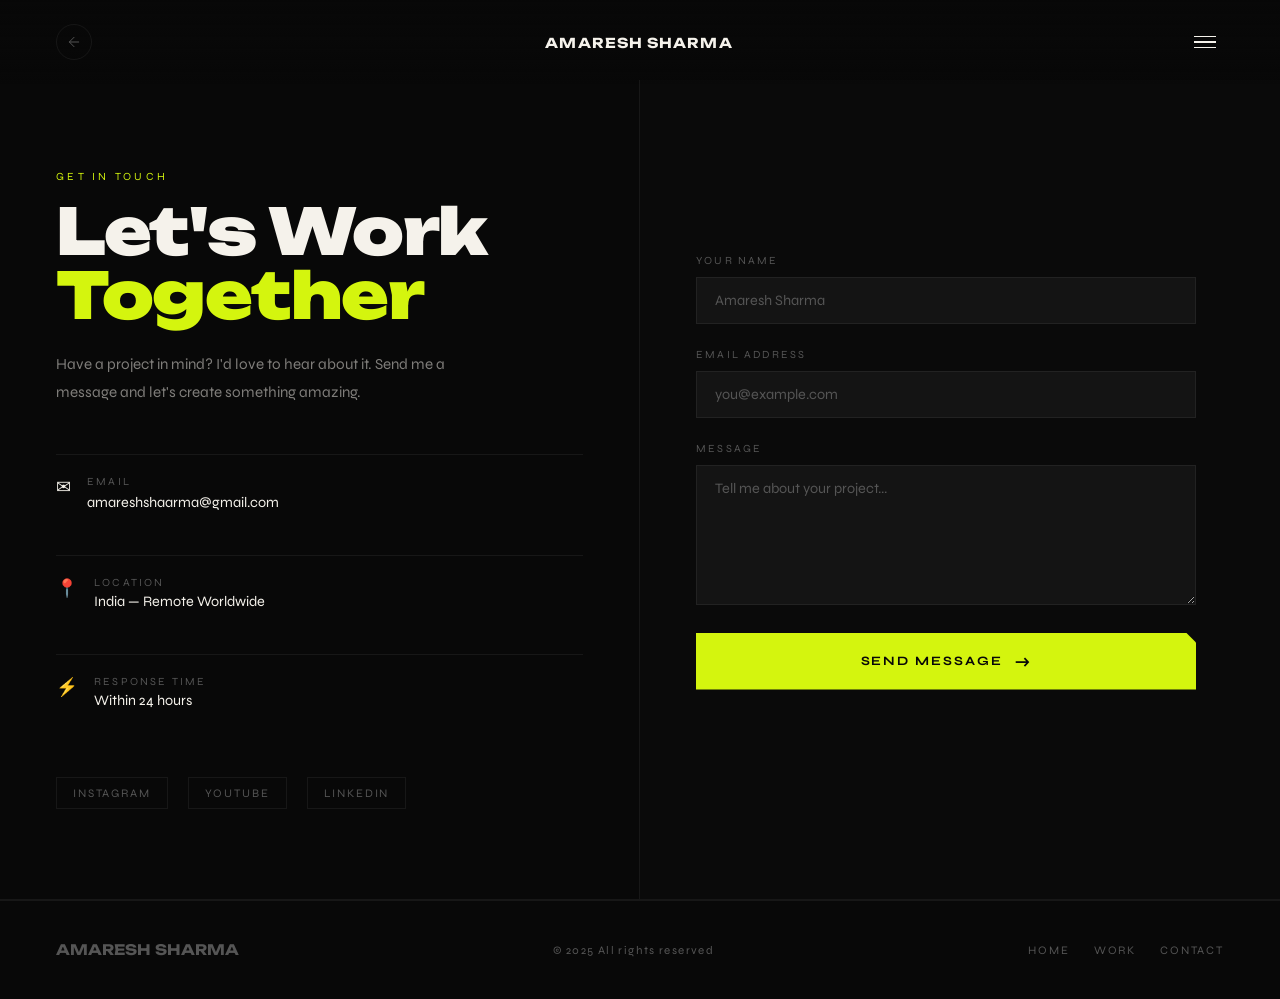
==== contact.html @ dd26ba72 "Add files via upload" ====
<!DOCTYPE html>
<html lang="en">
<head>
  <meta charset="UTF-8"/>
  <meta name="viewport" content="width=device-width, initial-scale=1.0"/>
  <title>Contact — Amaresh Sharma</title>
  <link href="https://fonts.googleapis.com/css2?family=Unbounded:wght@400;700;900&family=Syne:wght@400;500;700&display=swap" rel="stylesheet"/>
  <link rel="stylesheet" href="style.css"/>
  <link rel="stylesheet" href="contact.css"/>
</head>
<body>

  <!-- NAV -->
  <nav>
    <div class="nav-socials">
      <a href="index.html" class="nav-back" title="Back to Home">
        <svg width="16" height="16" viewBox="0 0 24 24" fill="none" stroke="currentColor" stroke-width="1.5" stroke-linecap="round" stroke-linejoin="round"><path d="M19 12H5"/><path d="M12 19l-7-7 7-7"/></svg>
      </a>
    </div>
    <div class="nav-logo">AMARESH SHARMA</div>
    <button class="nav-menu" onclick="openNav()" aria-label="Open menu">
      <span></span><span></span><span></span>
    </button>
  </nav>

  <!-- NAV DRAWER -->
  <div class="nav-overlay" id="nav-overlay" onclick="closeNav()"></div>
  <div class="nav-drawer" id="nav-drawer">
    <button class="nav-drawer-close" onclick="closeNav()">✕</button>
    <a href="index.html" onclick="closeNav()">Home</a>
    <a href="index.html#about" onclick="closeNav()">About</a>
    <a href="works.html" onclick="closeNav()">Work</a>
    <a href="index.html#services" onclick="closeNav()">Services</a>
    <a href="index.html#skills" onclick="closeNav()">Skills</a>
    <a href="contact.html" onclick="closeNav()">Contact</a>
  </div>

  <!-- CONTACT SECTION -->
  <section class="contact-page" id="contact">
    <div class="contact-left">
      <span class="sec-label">Get In Touch</span>
      <h1 class="contact-title">Let's Work<br><span class="contact-title-accent">Together</span></h1>
      <p class="contact-desc">Have a project in mind? I'd love to hear about it. Send me a message and let's create something amazing.</p>

      <div class="contact-info-list">
        <div class="contact-info-item">
          <span class="contact-info-icon">✉</span>
          <div>
            <p class="contact-info-label">Email</p>
            <a href="mailto:amareshshaarma@gmail.com" class="contact-info-value">amareshshaarma@gmail.com</a>
          </div>
        </div>
        <div class="contact-info-item">
          <span class="contact-info-icon">📍</span>
          <div>
            <p class="contact-info-label">Location</p>
            <p class="contact-info-value">India — Remote Worldwide</p>
          </div>
        </div>
        <div class="contact-info-item">
          <span class="contact-info-icon">⚡</span>
          <div>
            <p class="contact-info-label">Response Time</p>
            <p class="contact-info-value">Within 24 hours</p>
          </div>
        </div>
      </div>

      <div class="contact-socials">
        <a href="https://www.instagram.com/amareshskills/" class="contact-social-link" target="_blank" rel="noopener noreferrer">Instagram</a>
        <a href="https://www.youtube.com/@captainamaresh" class="contact-social-link" target="_blank" rel="noopener noreferrer">YouTube</a>
        <a href="https://www.linkedin.com/in/amareshsharma/" class="contact-social-link" target="_blank" rel="noopener noreferrer">LinkedIn</a>
      </div>
    </div>

    <div class="contact-right">
      <div class="contact-form-wrap">
        <div class="form-group">
          <label class="form-label">Your Name</label>
          <input type="text" class="form-input" placeholder="Amaresh Sharma" id="name"/>
        </div>
        <div class="form-group">
          <label class="form-label">Email Address</label>
          <input type="email" class="form-input" placeholder="you@example.com" id="email"/>
        </div>
        <div class="form-group">
          <label class="form-label">Message</label>
          <textarea class="form-input form-textarea" placeholder="Tell me about your project..." id="message"></textarea>
        </div>
        <button class="form-submit" onclick="handleSubmit()">
          Send Message <span class="submit-arrow">→</span>
        </button>
        <p class="form-note" id="form-note"></p>
      </div>
    </div>
  </section>

  <!-- FOOTER -->
  <footer>
    <div class="foot-name">AMARESH SHARMA</div>
    <div class="foot-copy">© 2025 All rights reserved</div>
    <div class="foot-links">
      <a href="index.html">Home</a>
      <a href="works.html">Work</a>
      <a href="contact.html">Contact</a>
    </div>
  </footer>

  <script src="script.js"></script>
  <script src="contact.js"></script>
</body>
</html>
---- style.css ----
/* ── TOKENS ── */
  :root {
    --black: #080808;
    --yellow: #d4f50e;
    --yellow-dim: rgba(212,245,14,0.12);
    --white: #f5f2eb;
    --gray: #1c1c1c;
    --muted: #555;
    --border: rgba(255,255,255,0.06);
  }

  /* ── RESET ── */
  *, *::before, *::after { margin: 0; padding: 0; box-sizing: border-box; }
  html { scroll-behavior: smooth; }

  body {
    background: var(--black);
    color: var(--white);
    font-family: 'Syne', sans-serif;
    overflow-x: hidden;
    max-width: 100vw;
  }

  img, video, iframe, svg {
    max-width: 100%;
    height: auto;
    display: block;
  }

  /* ── NAV ── */
  nav {
    position: fixed; top:0; left:0; right:0;
    display:flex; justify-content:space-between; align-items:center;
    padding: 24px 56px;
    z-index: 200;
    background: linear-gradient(to bottom, rgba(8,8,8,.9) 0%, transparent 100%);
  }
  .nav-socials { display:flex; gap:20px; }
  .nav-socials a {
    width:36px; height:36px; border:1px solid var(--border);
    display:flex; align-items:center; justify-content:center;
    color:var(--muted); text-decoration:none; border-radius:50%;
    transition:border-color .2s, color .2s;
    font-size:.8rem;
  }
  .nav-socials a:hover { border-color:var(--yellow); color:var(--yellow); }
  .nav-menu {
    display:flex; flex-direction:column; gap:4px; padding:8px;
    cursor: pointer; background: none; border: none;
  }
  .nav-menu span { display:block; width:22px; height:1.5px; background:var(--white); transition:background .2s; }
  .nav-menu:hover span { background:var(--yellow); }

  /* Mobile nav drawer */
  .nav-drawer {
    position: fixed; top: 0; right: -100%; width: min(320px, 100vw);
    height: 100vh; background: #0e0e0e;
    border-left: 1px solid var(--border);
    z-index: 300;
    padding: 80px 40px 40px;
    transition: right .4s cubic-bezier(.77,0,.18,1);
    display: flex; flex-direction: column; gap: 8px;
  }
  .nav-drawer.open { right: 0; }
  .nav-drawer a {
    font-family: 'Unbounded', sans-serif;
    font-weight: 700;
    font-size: 1.2rem;
    color: var(--muted);
    text-decoration: none;
    padding: 14px 0;
    border-bottom: 1px solid var(--border);
    letter-spacing: .05em;
    transition: color .2s;
  }
  .nav-drawer a:hover { color: var(--yellow); }
  .nav-drawer-close {
    position: absolute; top: 24px; right: 24px;
    background: none; border: 1px solid var(--border);
    color: var(--muted); width: 36px; height: 36px;
    border-radius: 50%; font-size: 1rem;
    display: flex; align-items: center; justify-content: center;
    cursor: pointer; transition: all .2s;
  }
  .nav-drawer-close:hover { border-color: var(--yellow); color: var(--yellow); }
  .nav-overlay {
    position: fixed; inset: 0;
    background: rgba(0,0,0,.6); backdrop-filter: blur(4px);
    z-index: 250;
    opacity: 0; pointer-events: none;
    transition: opacity .3s;
  }
  .nav-overlay.open { opacity: 1; pointer-events: all; }

  /* ── HERO ── */
  .hero {
    min-height: 100vh;
    display: grid;
    grid-template-columns: 1fr auto;
    align-items: center;
    padding: 120px 56px 80px;
    position: relative;
    overflow: hidden;
    gap: 60px;
  }

  .hero::before {
    content: '';
    position: absolute;
    left:0; right:0; top:0;
    height: 1px;
    background: linear-gradient(to right, transparent, var(--yellow), transparent);
    animation: scanLine 4s ease-in-out infinite;
    opacity: .4;
  }
  @keyframes scanLine {
    0% { transform:translateY(0); opacity:.4; }
    50% { opacity:.15; }
    100% { transform:translateY(100vh); opacity:0; }
  }

  .hero-content { position:relative; z-index:3; }
  .hero-name { position: relative; z-index: 3; }

  .hero-tag {
    display: inline-flex; align-items:center; gap:10px;
    border: 1px solid var(--yellow);
    padding: 8px 18px;
    font-size: clamp(.6rem, 1.5vw, .72rem);
    letter-spacing: .22em;
    text-transform: uppercase;
    color: var(--yellow);
    margin-bottom: 40px;
    opacity:0; animation: fadeUp .6s .2s forwards;
  }
  .hero-tag::before {
    content:''; width:6px; height:6px; background:var(--yellow);
    border-radius:50%; animation:blink 1.5s ease-in-out infinite;
    flex-shrink: 0;
  }
  @keyframes blink { 0%,100%{opacity:1} 50%{opacity:.2} }

  .hero-name {
    font-family: 'Unbounded', sans-serif;
    font-weight: 900;
    font-size: clamp(36px, 7vw, 110px);
    line-height: .92;
    letter-spacing: -0.02em;
    margin-bottom: 36px;
    opacity:0; animation: fadeUp .8s .4s forwards;
  }
  .hero-name .first { display:block; color:var(--white); }
  .hero-name .last {
    display:block;
    color: transparent;
    -webkit-text-stroke: 2px rgba(245,242,235,.3);
    position: relative;
  }
  .hero-name .last::after {
    content: attr(data-text);
    position: absolute;
    left: 0; top: 0;
    right: 0;
    color: var(--yellow);
    clip-path: inset(0 100% 0 0);
    -webkit-text-stroke: 0;
    animation: revealText 1.2s 1s cubic-bezier(.77,0,.18,1) forwards;
    white-space: nowrap;
  }
  @keyframes revealText { to { clip-path: inset(0 0% 0 0); } }

  .hero-bio {
    font-size: clamp(.85rem, 1.5vw, 1.1rem);
    line-height: 1.8;
    color: rgba(245,242,235,.55);
    max-width: 540px;
    margin-bottom: 48px;
    opacity:0; animation: fadeUp .8s .7s forwards;
  }
  .hero-bio strong { color: var(--white); font-weight:500; }

  .hero-actions {
    display:flex; gap:18px; align-items:center; flex-wrap: wrap;
    opacity:0; animation: fadeUp .8s .9s forwards;
  }
  .btn-yellow {
    background: var(--yellow);
    color: var(--black);
    padding: 15px 36px;
    font-family: 'Syne', sans-serif;
    font-weight: 700;
    font-size: clamp(.7rem, 1.5vw, .8rem);
    letter-spacing: .15em;
    text-transform: uppercase;
    border:none; text-decoration:none;
    display:inline-block;
    transition: transform .2s, box-shadow .2s;
    clip-path: polygon(0 0, calc(100% - 10px) 0, 100% 10px, 100% 100%, 0 100%);
    white-space: nowrap;
  }
  .btn-yellow:hover { transform:translateY(-3px); box-shadow:0 12px 40px rgba(212,245,14,.25); }

  .btn-outline {
    padding: 15px 36px;
    font-family: 'Syne', sans-serif;
    font-weight: 500;
    font-size: clamp(.7rem, 1.5vw, .8rem);
    letter-spacing: .15em;
    text-transform: uppercase;
    border: 1px solid var(--border);
    color: var(--muted);
    text-decoration: none;
    transition: border-color .2s, color .2s;
    clip-path: polygon(0 0, calc(100% - 10px) 0, 100% 10px, 100% 100%, 0 100%);
    white-space: nowrap;
  }
  .btn-outline:hover { border-color:var(--yellow); color:var(--yellow); }

  /* Photo */
  .hero-photo {
    position: relative; z-index:2;
    opacity:0; animation: fadeIn 1s .5s forwards;
    flex-shrink:0;
    justify-self: end;
    align-self: center;
    margin-right: 24px;
  }
  .photo-ring {
    width: 320px; height: 320px;
    border-radius: 50%;
    background: var(--yellow);
    position: relative;
    overflow: hidden;
  }
  .photo-ring img {
    width: 100%; height: 100%;
    object-fit: cover;
    border-radius: 50%;
  }

  .photo-orbit {
    position: absolute;
    inset: -12px;
    border: 1.5px dashed rgba(212,245,14,.35);
    border-radius: 50%;
    animation: spinRing 20s linear infinite;
    pointer-events: none;
  }
  .photo-orbit::after {
    content: '';
    position: absolute;
    top: -4px; left: 50%;
    width: 8px; height: 8px;
    background: var(--yellow);
    border-radius: 50%;
    transform: translateX(-50%);
  }
  @keyframes spinRing { to { transform: rotate(360deg); } }

  .photo-badge {
    position:absolute;
    bottom:-10px; right:-10px;
    background:var(--black);
    border:1px solid var(--yellow);
    padding:12px 18px;
    font-family:'Unbounded',sans-serif;
    font-size:.65rem;
    font-weight:700;
    letter-spacing:.1em;
    text-transform:uppercase;
    color:var(--yellow);
    line-height:1.4;
  }

  /* ── TICKER ── */
  .ticker-wrap {
    overflow:hidden;
    border-top:1px solid var(--border);
    border-bottom:1px solid var(--border);
    padding:12px 0;
    background:#0d0d0d;
  }
  .ticker { display:flex; animation:ticker 25s linear infinite; white-space:nowrap; }
  .t-item {
    font-family:'Unbounded',sans-serif;
    font-size:clamp(.6rem, 1.2vw, .75rem);
    letter-spacing:.1em;
    color:var(--muted);
    padding:0 32px;
  }
  .t-item.accent { color:var(--yellow); }
  @keyframes ticker { to { transform:translateX(-50%); } }

  /* ── STATS ── */
  .stats-strip {
    display:grid; grid-template-columns:repeat(4,1fr);
    border-bottom:1px solid var(--border);
  }
  .stat {
    padding:60px 48px;
    border-right:1px solid var(--border);
    position:relative; overflow:hidden;
    transition:background .3s;
  }
  .stat:last-child { border-right:none; }
  .stat:hover { background:#0c0c0c; }
  .stat::after {
    content:''; position:absolute; bottom:0; left:0;
    height:2px; width:0; background:var(--yellow);
    transition:width .5s ease;
  }
  .stat:hover::after { width:100%; }
  .stat-n {
    font-family:'Unbounded',sans-serif;
    font-weight:900; font-size:clamp(1.8rem, 4vw, 3.5rem);
    line-height:1; color:var(--yellow);
    margin-bottom:10px;
  }
  .stat-l { font-size:clamp(.6rem, 1.2vw, .72rem); letter-spacing:.2em; text-transform:uppercase; color:var(--muted); }

  /* ── ABOUT ── */
  .about { display:grid; grid-template-columns:1fr 1fr; gap:0; border-bottom:1px solid var(--border); }
  .about-left {
    padding:100px 56px;
    border-right:1px solid var(--border);
  }
  .about-right { padding:100px 56px; background:#0a0a0a; }

  .sec-label {
    font-size:clamp(.6rem, 1.2vw, .68rem); letter-spacing:.3em; text-transform:uppercase;
    color:var(--yellow); margin-bottom:16px; display:block;
  }
  .sec-title {
    font-family:'Unbounded',sans-serif;
    font-weight:900;
    font-size:clamp(22px, 3.5vw, 52px);
    line-height:1.05; letter-spacing:-.02em;
    margin-bottom:32px;
  }
  .sec-body {
    font-size:clamp(.85rem, 1.3vw, .95rem); line-height:1.85;
    color:rgba(245,242,235,.5);
    margin-bottom:24px;
  }
  .sec-body strong { color:var(--white); font-weight:500; }

  .highlight-line {
    display:flex; align-items:center; gap:16px;
    padding:16px 0; border-top:1px solid var(--border);
    font-size:clamp(.78rem, 1.2vw, .85rem); color:rgba(245,242,235,.6);
  }
  .hl-icon { color:var(--yellow); font-size:1rem; flex-shrink:0; }

  /* ── SHOWCASE ── */
  .showcase {
    border-bottom: 1px solid var(--border);
  }
  .showcase-block {
    padding: 100px 56px 72px;
    border-bottom: 1px solid var(--border);
  }
  .showcase-block:last-child { border-bottom: none; }
  .yt-block { background: #0a0a0a; }

  .showcase-header {
    display: flex;
    justify-content: space-between;
    align-items: flex-end;
    margin-bottom: 48px;
    gap: 20px;
  }
  .showcase-desc {
    font-size: clamp(.8rem, 1.3vw, .9rem);
    color: rgba(245,242,235,.4);
    margin-top: 10px;
    max-width: 500px;
  }
  .ratio-badge {
    font-family: 'Syne', sans-serif;
    font-weight: 400;
    font-size: clamp(14px, 2vw, 28px);
    color: var(--yellow);
    opacity: .7;
    margin-left: 12px;
  }

  .slider-arrows { display: flex; gap: 10px; flex-shrink: 0; }
  .arrow-btn {
    width: 44px; height: 44px;
    background: transparent;
    border: 1px solid var(--border);
    color: var(--muted);
    font-size: 1.1rem;
    transition: all .2s;
    display: flex; align-items: center; justify-content: center;
    cursor: pointer;
  }
  .arrow-btn:hover { border-color: var(--yellow); color: var(--yellow); background: var(--yellow-dim); }

  .slider-outer {
    overflow: hidden;
    width: 100%;
  }
  .slider-track {
    display: flex;
    gap: 20px;
    transition: transform .55s cubic-bezier(.77,0,.18,1);
    will-change: transform;
  }

  /* Reel cards — 9:16 — 4 up desktop */
  .reel-card { flex: 0 0 calc((100% - 60px) / 4); }
  .reel-thumb {
    aspect-ratio: 9/16;
    border-radius: 14px;
    position: relative;
    overflow: hidden;
    box-shadow: 0 8px 32px rgba(0,0,0,.5);
    transition: transform .3s ease, box-shadow .3s ease;
  }
  .reel-card:hover .reel-thumb {
    transform: scale(1.03) translateY(-4px);
    box-shadow: 0 20px 60px rgba(0,0,0,.7), 0 0 0 1px rgba(212,245,14,.15);
  }

  /* YouTube cards — 16:9 — 3 up desktop */
  .yt-card { flex: 0 0 calc((100% - 40px) / 3); }
  .yt-thumb {
    aspect-ratio: 16/9;
    border-radius: 12px;
    position: relative;
    overflow: hidden;
    box-shadow: 0 8px 32px rgba(0,0,0,.5);
    transition: transform .3s ease, box-shadow .3s ease;
  }
  .yt-card:hover .yt-thumb {
    transform: scale(1.02) translateY(-3px);
    box-shadow: 0 16px 50px rgba(0,0,0,.7), 0 0 0 1px rgba(212,245,14,.15);
  }
  .yt-bar {
    position: absolute;
    bottom: 0; left: 0;
    height: 3px;
    background: var(--yellow);
    width: 0;
    transition: width .4s ease;
  }
  .yt-card:hover .yt-bar { width: 35%; }

  /* Shared card elements */
  .portfolio-video {
    width: 100%;
    height: 100%;
    object-fit: cover;
    display: block;
    background: #000;
  }
  .portfolio-embed {
    width: 100%;
    height: 100%;
    border: 0;
    display: block;
    background: #000;
  }
  /* Instagram reel embeds include white post chrome; crop to video area */
  .reel-thumb .portfolio-embed {
    height: 170%;
    margin-top: -22%;
  }

  .card-title {
    font-size: clamp(.75rem, 1.2vw, .82rem);
    letter-spacing: .04em;
    color: rgba(245,242,235,.6);
    margin-top: 12px;
    transition: color .2s;
    padding: 0 2px;
  }
  .reel-card:hover .card-title,
  .yt-card:hover .card-title { color: var(--yellow); }

  .slider-dots {
    display: flex;
    gap: 6px;
    margin-top: 28px;
    justify-content: center;
  }
  .dot {
    width: 6px; height: 6px;
    border-radius: 50%;
    background: var(--border);
    transition: background .2s, transform .2s;
    cursor: pointer;
  }
  .dot.active { background: var(--yellow); transform: scale(1.3); }

  /* ── SERVICES ── */
  .services { padding:100px 56px; border-bottom:1px solid var(--border); }
  .srv-grid { display:grid; grid-template-columns:repeat(3,1fr); gap:1px; background:var(--border); margin-top:64px; }
  .srv-card {
    background:var(--black); padding:52px 44px;
    position:relative; overflow:hidden;
    transition:background .3s;
  }
  .srv-card:hover { background:#0c0c0c; }
  .srv-card::before {
    content:''; position:absolute; top:0; left:0;
    width:2px; height:0; background:var(--yellow);
    transition:height .4s ease;
  }
  .srv-card:hover::before { height:100%; }
  .srv-num {
    font-family:'Unbounded',sans-serif;
    font-size:.65rem; letter-spacing:.2em; color:var(--muted);
    margin-bottom:28px;
  }
  .srv-name {
    font-family:'Unbounded',sans-serif;
    font-weight:700; font-size:clamp(.9rem, 1.5vw, 1.2rem);
    letter-spacing:-.01em; margin-bottom:18px;
    transition:color .2s;
  }
  .srv-card:hover .srv-name { color:var(--yellow); }
  .srv-desc { font-size:clamp(.8rem, 1.2vw, .88rem); line-height:1.75; color:rgba(245,242,235,.45); }
  .srv-tools { margin-top:24px; display:flex; flex-wrap:wrap; gap:8px; }
  .srv-tool {
    font-size:.68rem; letter-spacing:.12em; text-transform:uppercase;
    padding:5px 12px; border:1px solid var(--border);
    color:var(--muted); transition:border-color .2s, color .2s;
  }
  .srv-card:hover .srv-tool { border-color:rgba(212,245,14,.2); color:rgba(212,245,14,.6); }

  /* ── SKILLS ── */
  .skills { display:grid; grid-template-columns:1fr 1fr; gap:0; border-bottom:1px solid var(--border); }
  .skills-left { padding:100px 56px; border-right:1px solid var(--border); }
  .skills-right { padding:100px 56px; background:#0a0a0a; }

  .skill-row { margin-bottom:32px; }
  .skill-top { display:flex; justify-content:space-between; margin-bottom:12px; }
  .skill-name { font-size:clamp(.78rem, 1.2vw, .85rem); letter-spacing:.06em; }
  .skill-pct { font-family:'Unbounded',sans-serif; font-size:.75rem; color:var(--yellow); }
  .skill-track { height:3px; background:rgba(255,255,255,.06); position:relative; overflow:hidden; }
  .skill-fill {
    position:absolute; top:0; left:0; height:100%;
    background: linear-gradient(to right, var(--yellow), rgba(212,245,14,.6));
    width:0; transition:width 1.4s cubic-bezier(.23,1,.32,1);
  }
  .skill-fill.on { width:var(--w); }

  .tag-cloud { display:flex; flex-wrap:wrap; gap:10px; }
  .tag {
    font-size:.72rem; letter-spacing:.14em; text-transform:uppercase;
    padding:9px 18px; border:1px solid var(--border);
    color:var(--muted); transition:all .2s;
  }
  .tag:hover { border-color:var(--yellow); color:var(--yellow); background:var(--yellow-dim); }

  /* ── CTA ── */
  .cta {
    margin:80px 56px;
    background: var(--yellow);
    padding:80px 72px;
    display:flex; justify-content:space-between; align-items:center; gap:48px;
    position:relative; overflow:hidden;
    clip-path: polygon(0 0, calc(100% - 20px) 0, 100% 20px, 100% 100%, 20px 100%, 0 calc(100% - 20px));
  }
  .cta::before {
    content:'AMARESH';
    position:absolute;
    font-family:'Unbounded',sans-serif;
    font-weight:900;
    font-size:18vw;
    color:rgba(0,0,0,.06);
    top:50%; left:50%;
    transform:translate(-50%,-50%);
    white-space:nowrap;
    pointer-events:none;
  }
  .cta-body { position:relative; }
  .cta-sub { font-size:.72rem; letter-spacing:.25em; text-transform:uppercase; color:rgba(0,0,0,.5); margin-bottom:14px; }
  .cta-h {
    font-family:'Unbounded',sans-serif; font-weight:900;
    font-size:clamp(20px, 4vw, 56px);
    color:#080808; line-height:1; letter-spacing:-.02em;
  }
  .cta-link {
    position:relative;
    background:#080808; color:var(--yellow);
    padding:20px 48px;
    font-family:'Syne',sans-serif; font-weight:700;
    font-size:.8rem; letter-spacing:.18em; text-transform:uppercase;
    text-decoration:none; white-space:nowrap; flex-shrink:0;
    transition:background .2s;
    clip-path: polygon(0 0, calc(100% - 10px) 0, 100% 10px, 100% 100%, 0 100%);
  }
  .cta-link:hover { background:#111; }

  /* ── FOOTER ── */
  footer {
    border-top:1px solid var(--border);
    padding:40px 56px;
    display:flex; justify-content:space-between; align-items:center;
    flex-wrap: wrap; gap: 16px;
  }
  .foot-name { font-family:'Unbounded',sans-serif; font-weight:700; font-size:.9rem; color:var(--muted); }
  .foot-copy { font-size:.72rem; letter-spacing:.12em; color:var(--muted); }
  .foot-links { display:flex; gap:24px; flex-wrap: wrap; }
  .foot-links a { font-size:.72rem; letter-spacing:.16em; text-transform:uppercase; color:var(--muted); text-decoration:none; transition:color .2s; }
  .foot-links a:hover { color:var(--yellow); }

  /* ── ANIMATIONS ── */
  @keyframes fadeUp { from{opacity:0;transform:translateY(20px)} to{opacity:1;transform:translateY(0)} }
  @keyframes fadeIn { from{opacity:0} to{opacity:1} }

  /* ════════════════════════════════════
     RESPONSIVE BREAKPOINTS
  ════════════════════════════════════ */

  /* ── Laptop: 1024px ── */
  @media (max-width: 1024px) {
    nav { padding: 20px 40px; }
    .hero { padding: 120px 40px 80px; gap: 40px; }
    .hero-photo { margin-right: 0; }
    .photo-ring { width: 260px; height: 260px; }
    .stats-strip { padding: 0; }
    .stat { padding: 48px 32px; }
    .about-left, .about-right { padding: 80px 40px; }
    .showcase-block { padding: 80px 40px 60px; }
    .services { padding: 80px 40px; }
    .skills-left, .skills-right { padding: 80px 40px; }
    .cta { margin: 60px 40px; padding: 64px 52px; }
    footer { padding: 36px 40px; }
    .reel-card { flex: 0 0 calc((100% - 40px) / 3); }
    .yt-card { flex: 0 0 calc((100% - 20px) / 2); }
  }

  /* ── Tablet: 768px ── */
  @media (max-width: 768px) {
    nav { padding: 18px 24px; }

    /* Hero: stack, photo above text */
    /* Fix SHARMA reveal animation on centered/mobile layout */
    .hero-name .last {
      display: inline-block;
      text-align: left;
    }
    .hero-name .last::after {
      left: 0;
      right: auto;
      width: 100%;
    }
    .hero {
      grid-template-columns: 1fr;
      grid-template-rows: auto auto;
      padding: 100px 24px 60px;
      gap: 40px;
      text-align: center;
    }
    .hero-content { order: 2; }
    .hero-photo { 
      order: 1;
      display: flex;
      justify-content: center;
      margin: 0 auto;
    }
    .photo-ring { width: 200px; height: 200px; }
    .photo-badge {
      bottom: -8px; right: -8px;
      padding: 8px 12px;
      font-size: .55rem;
    }
    .hero-tag { margin: 0 auto 32px; }
    .hero-bio { margin: 0 auto 40px; text-align: left; max-width: 100%; }
    .hero-actions { justify-content: center; }

    /* Stats: 2-col */
    .stats-strip { grid-template-columns: 1fr 1fr; }
    .stat { 
      border-right: none;
      border-bottom: 1px solid var(--border);
      padding: 36px 24px;
    }
    .stat:nth-child(odd) { border-right: 1px solid var(--border); }

    /* About: single col */
    .about { grid-template-columns: 1fr; }
    .about-left { border-right: none; border-bottom: 1px solid var(--border); padding: 60px 24px; }
    .about-right { padding: 60px 24px; }

    /* Showcase */
    .showcase-block { padding: 60px 24px 48px; }
    .showcase-header { flex-direction: column; align-items: flex-start; }
    .reel-card { flex: 0 0 calc((100% - 16px) / 2); }
    .yt-card { flex: 0 0 100%; }
    .slider-track { gap: 16px; }

    /* Services */
    .services { padding: 60px 24px; }
    .srv-grid { grid-template-columns: 1fr 1fr; }
    .srv-card { padding: 36px 28px; }

    /* Skills */
    .skills { grid-template-columns: 1fr; }
    .skills-left { border-right: none; border-bottom: 1px solid var(--border); padding: 60px 24px; }
    .skills-right { padding: 60px 24px; }

    /* CTA */
    .cta {
      margin: 40px 24px;
      padding: 52px 32px;
      flex-direction: column;
      text-align: center;
      clip-path: polygon(0 0, calc(100% - 12px) 0, 100% 12px, 100% 100%, 12px 100%, 0 calc(100% - 12px));
    }
    .cta-link { width: 100%; text-align: center; padding: 18px 32px; }

    /* Footer */
    footer {
      padding: 32px 24px;
      flex-direction: column;
      align-items: flex-start;
      gap: 12px;
    }
  }

  /* ── Mobile: 480px ── */
  @media (max-width: 480px) {
    nav { padding: 16px 20px; }

    .hero { padding: 90px 20px 48px; gap: 32px; }
    .photo-ring { width: 160px; height: 160px; }

    .stats-strip { grid-template-columns: 1fr 1fr; }
    .stat { padding: 28px 16px; }

    .about-left, .about-right { padding: 48px 20px; }

    .showcase-block { padding: 48px 20px 40px; }
    .reel-card { flex: 0 0 80%; }
    .yt-card { flex: 0 0 90%; }

    .services { padding: 48px 20px; }
    .srv-grid { grid-template-columns: 1fr; }
    .srv-card { padding: 32px 24px; }

    .skills-left, .skills-right { padding: 48px 20px; }

    .cta { margin: 32px 20px; padding: 40px 24px; }
    .cta-link { padding: 16px 24px; }

    footer { padding: 28px 20px; }

    .btn-yellow, .btn-outline { padding: 13px 24px; }

    .arrow-btn { width: 36px; height: 36px; }
  }

  /* ── Small phone: 360px ── */
  @media (max-width: 360px) {
    nav { padding: 14px 16px; }
    .hero { padding: 80px 16px 40px; }
    .photo-ring { width: 140px; height: 140px; }
    .hero-actions { flex-direction: column; width: 100%; }
    .btn-yellow, .btn-outline { width: 100%; text-align: center; }
    .about-left, .about-right,
    .skills-left, .skills-right { padding: 40px 16px; }
    .showcase-block { padding: 40px 16px 32px; }
    .services { padding: 40px 16px; }
    .srv-card { padding: 28px 20px; }
    .cta { margin: 24px 16px; padding: 36px 20px; }
    footer { padding: 24px 16px; }
    .stats-strip { grid-template-columns: 1fr 1fr; }
    .stat { padding: 24px 12px; }
    .reel-card { flex: 0 0 88%; }
    .yt-card { flex: 0 0 94%; }
    .stat-n { font-size: 1.6rem; }
  }
---- contact.css ----
/* ── CONTACT PAGE STYLES ── */

.nav-logo {
  font-family: 'Unbounded', sans-serif;
  font-weight: 700;
  font-size: .85rem;
  letter-spacing: .08em;
  color: var(--white);
}
.nav-back {
  display: flex; align-items: center; gap: 8px;
  font-size: .75rem; letter-spacing: .12em; text-transform: uppercase;
  color: var(--muted); text-decoration: none; transition: color .2s;
}
.nav-back:hover { color: var(--yellow); }

.contact-page {
  min-height: 100vh;
  display: grid;
  grid-template-columns: 1fr 1fr;
  padding-top: 80px;
  border-bottom: 1px solid var(--border);
}

.contact-left {
  padding: 80px 56px;
  border-right: 1px solid var(--border);
  display: flex;
  flex-direction: column;
  justify-content: center;
}

.contact-right {
  padding: 80px 56px;
  background: #0a0a0a;
  display: flex;
  align-items: center;
}

.contact-title {
  font-family: 'Unbounded', sans-serif;
  font-weight: 900;
  font-size: clamp(32px, 5vw, 72px);
  line-height: 1;
  letter-spacing: -.02em;
  margin-bottom: 24px;
}
.contact-title-accent { color: var(--yellow); }

.contact-desc {
  font-size: .95rem;
  line-height: 1.8;
  color: rgba(245,242,235,.5);
  max-width: 420px;
  margin-bottom: 48px;
}

.contact-info-list { display: flex; flex-direction: column; gap: 24px; margin-bottom: 48px; }
.contact-info-item {
  display: flex; align-items: flex-start; gap: 16px;
  padding: 20px 0;
  border-top: 1px solid var(--border);
}
.contact-info-icon { font-size: 1.1rem; flex-shrink: 0; margin-top: 2px; }
.contact-info-label { font-size: .68rem; letter-spacing: .2em; text-transform: uppercase; color: var(--muted); margin-bottom: 4px; }
.contact-info-value { font-size: .9rem; color: var(--white); text-decoration: none; transition: color .2s; }
a.contact-info-value:hover { color: var(--yellow); }

.contact-socials { display: flex; gap: 20px; flex-wrap: wrap; }
.contact-social-link {
  font-size: .72rem; letter-spacing: .16em; text-transform: uppercase;
  color: var(--muted); text-decoration: none;
  padding: 8px 16px; border: 1px solid var(--border);
  transition: all .2s;
}
.contact-social-link:hover { border-color: var(--yellow); color: var(--yellow); }

/* Form */
.contact-form-wrap { width: 100%; max-width: 500px; }
.form-group { margin-bottom: 24px; }
.form-label {
  display: block;
  font-size: .68rem; letter-spacing: .2em; text-transform: uppercase;
  color: var(--muted); margin-bottom: 10px;
}
.form-input {
  width: 100%;
  background: rgba(255,255,255,.04);
  border: 1px solid var(--border);
  color: var(--white);
  font-family: 'Syne', sans-serif;
  font-size: .9rem;
  padding: 14px 18px;
  outline: none;
  transition: border-color .2s, background .2s;
  appearance: none;
}
.form-input:focus { border-color: var(--yellow); background: rgba(212,245,14,.04); }
.form-input::placeholder { color: var(--muted); }
select.form-input option { background: #111; }
.form-textarea { min-height: 140px; resize: vertical; }

.form-submit {
  width: 100%;
  background: var(--yellow);
  color: var(--black);
  border: none;
  font-family: 'Syne', sans-serif;
  font-weight: 700;
  font-size: .8rem;
  letter-spacing: .15em;
  text-transform: uppercase;
  padding: 18px 32px;
  cursor: pointer;
  transition: transform .2s, box-shadow .2s;
  clip-path: polygon(0 0, calc(100% - 10px) 0, 100% 10px, 100% 100%, 0 100%);
  display: flex; align-items: center; justify-content: center; gap: 12px;
}
.form-submit:hover { transform: translateY(-2px); box-shadow: 0 10px 32px rgba(212,245,14,.25); }
.submit-arrow { font-size: 1.1rem; transition: transform .2s; }
.form-submit:hover .submit-arrow { transform: translateX(4px); }

.form-note {
  margin-top: 16px;
  font-size: .8rem;
  color: var(--yellow);
  letter-spacing: .06em;
  min-height: 20px;
  text-align: center;
}

/* Responsive */
@media (max-width: 1024px) {
  .contact-left, .contact-right { padding: 60px 40px; }
}
@media (max-width: 768px) {
  .contact-page { grid-template-columns: 1fr; }
  .contact-left { border-right: none; border-bottom: 1px solid var(--border); padding: 60px 24px; }
  .contact-right { padding: 60px 24px; }
}
@media (max-width: 480px) {
  .contact-left, .contact-right { padding: 48px 20px; }
}
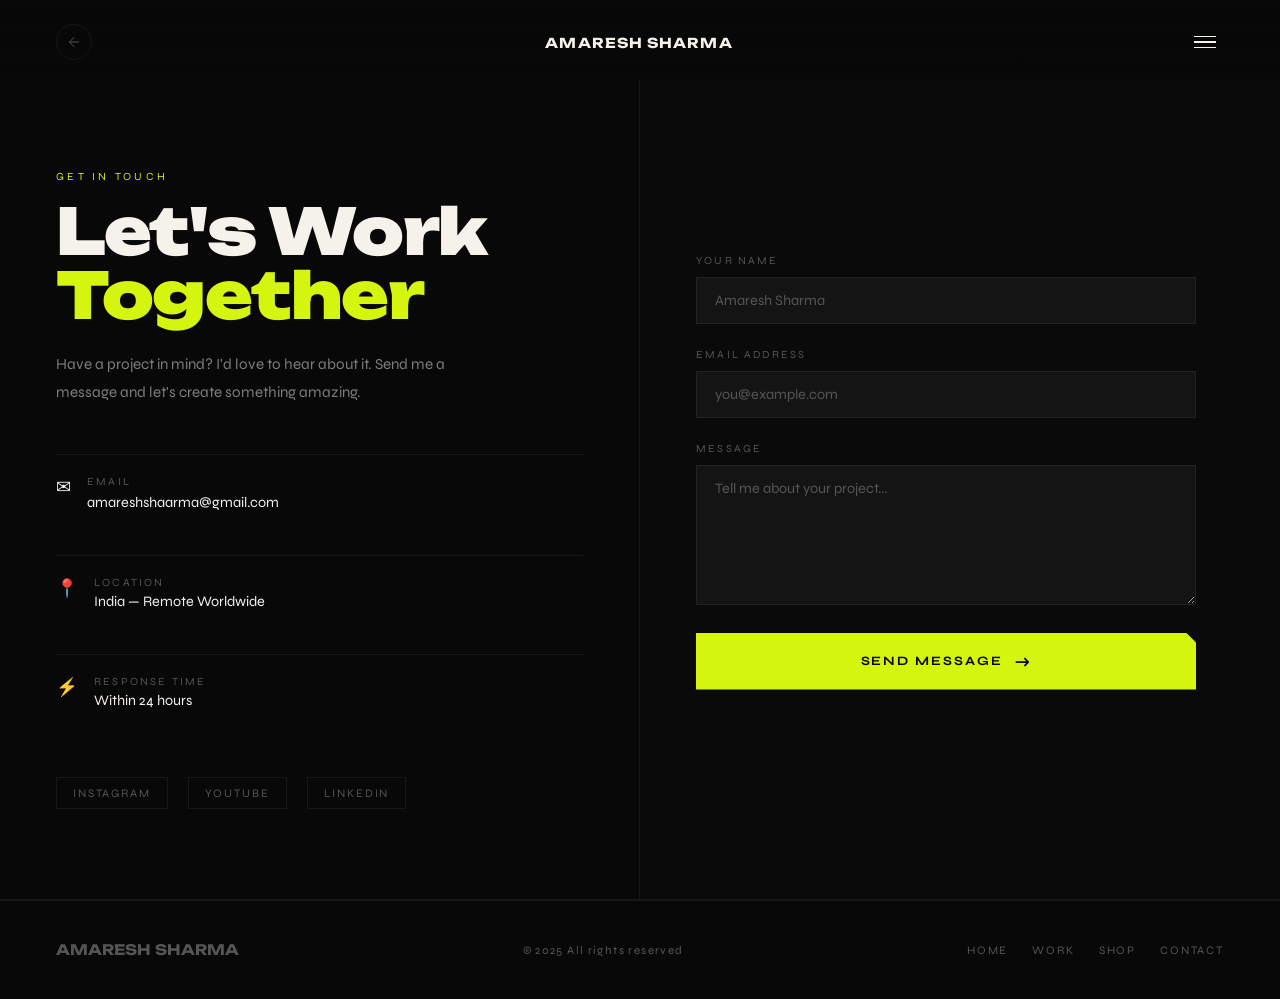
==== commit 9e192c86: "Add shop page and integrate shop links across site" ====
--- a/contact.html
+++ b/contact.html
@@ -1,9 +1,9 @@
-<!DOCTYPE html>
+﻿<!DOCTYPE html>
 <html lang="en">
 <head>
   <meta charset="UTF-8"/>
   <meta name="viewport" content="width=device-width, initial-scale=1.0"/>
-  <title>Contact — Amaresh Sharma</title>
+  <title>Contact &#8212; Amaresh Sharma</title>
   <link href="https://fonts.googleapis.com/css2?family=Unbounded:wght@400;700;900&family=Syne:wght@400;500;700&display=swap" rel="stylesheet"/>
   <link rel="stylesheet" href="style.css"/>
   <link rel="stylesheet" href="contact.css"/>
@@ -26,10 +26,12 @@
   <!-- NAV DRAWER -->
   <div class="nav-overlay" id="nav-overlay" onclick="closeNav()"></div>
   <div class="nav-drawer" id="nav-drawer">
-    <button class="nav-drawer-close" onclick="closeNav()">✕</button>
+    <button class="nav-theme-toggle" onclick="toggleTheme()" aria-label="Toggle theme" title="Toggle theme">&#9728;</button>
+    <button class="nav-drawer-close" onclick="closeNav()">&#10005;</button>
     <a href="index.html" onclick="closeNav()">Home</a>
     <a href="index.html#about" onclick="closeNav()">About</a>
     <a href="works.html" onclick="closeNav()">Work</a>
+    <a href="shop.html" onclick="closeNav()">Shop</a>
     <a href="index.html#services" onclick="closeNav()">Services</a>
     <a href="index.html#skills" onclick="closeNav()">Skills</a>
     <a href="contact.html" onclick="closeNav()">Contact</a>
@@ -44,21 +46,21 @@
 
       <div class="contact-info-list">
         <div class="contact-info-item">
-          <span class="contact-info-icon">✉</span>
+          <span class="contact-info-icon">&#9993;</span>
           <div>
             <p class="contact-info-label">Email</p>
             <a href="mailto:amareshshaarma@gmail.com" class="contact-info-value">amareshshaarma@gmail.com</a>
           </div>
         </div>
         <div class="contact-info-item">
-          <span class="contact-info-icon">📍</span>
+          <span class="contact-info-icon">&#128205;</span>
           <div>
             <p class="contact-info-label">Location</p>
-            <p class="contact-info-value">India — Remote Worldwide</p>
+            <p class="contact-info-value">India &#8212; Remote Worldwide</p>
           </div>
         </div>
         <div class="contact-info-item">
-          <span class="contact-info-icon">⚡</span>
+          <span class="contact-info-icon">&#9889;</span>
           <div>
             <p class="contact-info-label">Response Time</p>
             <p class="contact-info-value">Within 24 hours</p>
@@ -88,7 +90,7 @@
           <textarea class="form-input form-textarea" placeholder="Tell me about your project..." id="message"></textarea>
         </div>
         <button class="form-submit" onclick="handleSubmit()">
-          Send Message <span class="submit-arrow">→</span>
+          Send Message <span class="submit-arrow">&#8594;</span>
         </button>
         <p class="form-note" id="form-note"></p>
       </div>
@@ -98,10 +100,11 @@
   <!-- FOOTER -->
   <footer>
     <div class="foot-name">AMARESH SHARMA</div>
-    <div class="foot-copy">© 2025 All rights reserved</div>
+    <div class="foot-copy">&#169; 2025 All rights reserved</div>
     <div class="foot-links">
       <a href="index.html">Home</a>
       <a href="works.html">Work</a>
+      <a href="shop.html">Shop</a>
       <a href="contact.html">Contact</a>
     </div>
   </footer>
@@ -110,3 +113,4 @@
   <script src="contact.js"></script>
 </body>
 </html>
+
--- a/style.css
+++ b/style.css
@@ -1,4 +1,4 @@
-/* ── TOKENS ── */
+/* â”€â”€ TOKENS â”€â”€ */
   :root {
     --black: #080808;
     --yellow: #d4f50e;
@@ -7,9 +7,79 @@
     --gray: #1c1c1c;
     --muted: #555;
     --border: rgba(255,255,255,0.06);
-  }
-
-  /* ── RESET ── */
+    --nav-grad-start: rgba(8,8,8,.9);
+    --drawer-bg: #0e0e0e;
+    --shadow-soft: 0 4px 14px rgba(0,0,0,.16);
+    --shadow-card: 0 8px 24px rgba(0,0,0,.22);
+    --text-shape-shadow: none;
+    --yellow-text-stroke: transparent;
+    --yellow-text-shadow: none;
+  }
+
+  html[data-theme="light"] {
+    --black: #ffffff;
+    --white: #111317;
+    --gray: #ffffff;
+    --muted: #5a6270;
+    --border: rgba(0,0,0,0.16);
+    --nav-grad-start: rgba(255,255,255,.94);
+    --drawer-bg: #ffffff;
+    --shadow-soft: 0 3px 10px rgba(26,37,53,.10);
+    --shadow-card: 0 6px 18px rgba(26,37,53,.14);
+    --text-shape-shadow: none;
+    --yellow-text-stroke: rgba(17,19,23,.30);
+    --yellow-text-shadow: 0 1px 0 rgba(17,19,23,.24), 0 2px 8px rgba(17,19,23,.14);
+  }
+  html[data-theme="light"] .hero-bio { color: rgba(17,19,23,.78); }
+  html[data-theme="light"] .sec-body { color: rgba(17,19,23,.78); }
+  html[data-theme="light"] .showcase-desc { color: rgba(17,19,23,.74); }
+  html[data-theme="light"] .card-title { color: rgba(17,19,23,.76); }
+  html[data-theme="light"] .srv-desc { color: rgba(17,19,23,.78); }
+  html[data-theme="light"] .highlight-line { color: rgba(17,19,23,.78); }
+  html[data-theme="light"] .t-item { color: rgba(17,19,23,.80); }
+  html[data-theme="light"] .stat-l { color: rgba(17,19,23,.74); }
+  html[data-theme="light"] .foot-name,
+  html[data-theme="light"] .foot-copy,
+  html[data-theme="light"] .foot-links a { color: rgba(17,19,23,.78); }
+  html[data-theme="light"] .about-right,
+  html[data-theme="light"] .skills-right,
+  html[data-theme="light"] .yt-block { background: #ffffff; }
+  html[data-theme="light"] .ticker-wrap { background: #ffffff; }
+  html[data-theme="light"] .srv-card,
+  html[data-theme="light"] .srv-card:hover { background: #ffffff; }
+  html[data-theme="light"] .stat:hover { background: #ffffff; }
+  html[data-theme="light"] .arrow-btn {
+    border-color: rgba(17,19,23,.35);
+    color: rgba(17,19,23,.82);
+  }
+  html[data-theme="light"] .skill-track {
+    background: rgba(17,19,23,.22);
+  }
+  html[data-theme="light"] .skill-fill {
+    background: linear-gradient(to right, #c2e200, #a6bf00);
+    box-shadow: 0 0 0 1px rgba(17,19,23,.08);
+  }
+  html[data-theme="light"] .slider-arrows .arrow-btn:hover {
+    border-color: var(--yellow);
+    color: #111317;
+    background: rgba(212,245,14,.2);
+  }
+
+  html[data-theme="light"] .hero-tag,
+  html[data-theme="light"] .hero-name .last::after,
+  html[data-theme="light"] .photo-badge,
+  html[data-theme="light"] .stat-n,
+  html[data-theme="light"] .sec-label,
+  html[data-theme="light"] .ratio-badge,
+  html[data-theme="light"] .t-item.accent,
+  html[data-theme="light"] .srv-card:hover .srv-name,
+  html[data-theme="light"] .yt-card:hover .card-title,
+  html[data-theme="light"] .cta-link {
+    -webkit-text-stroke: .35px var(--yellow-text-stroke);
+    text-shadow: var(--yellow-text-shadow);
+  }
+
+  /* â”€â”€ RESET â”€â”€ */
   *, *::before, *::after { margin: 0; padding: 0; box-sizing: border-box; }
   html { scroll-behavior: smooth; }
 
@@ -27,13 +97,13 @@
     display: block;
   }
 
-  /* ── NAV ── */
+  /* â”€â”€ NAV â”€â”€ */
   nav {
     position: fixed; top:0; left:0; right:0;
     display:flex; justify-content:space-between; align-items:center;
     padding: 24px 56px;
     z-index: 200;
-    background: linear-gradient(to bottom, rgba(8,8,8,.9) 0%, transparent 100%);
+    background: linear-gradient(to bottom, var(--nav-grad-start) 0%, transparent 100%);
   }
   .nav-socials { display:flex; gap:20px; }
   .nav-socials a {
@@ -54,12 +124,13 @@
   /* Mobile nav drawer */
   .nav-drawer {
     position: fixed; top: 0; right: -100%; width: min(320px, 100vw);
-    height: 100vh; background: #0e0e0e;
+    height: 100vh; background: var(--drawer-bg);
     border-left: 1px solid var(--border);
     z-index: 300;
     padding: 80px 40px 40px;
     transition: right .4s cubic-bezier(.77,0,.18,1);
     display: flex; flex-direction: column; gap: 8px;
+    box-shadow: var(--shadow-card);
   }
   .nav-drawer.open { right: 0; }
   .nav-drawer a {
@@ -83,6 +154,15 @@
     cursor: pointer; transition: all .2s;
   }
   .nav-drawer-close:hover { border-color: var(--yellow); color: var(--yellow); }
+  .nav-theme-toggle {
+    position: absolute; top: 24px; right: 70px;
+    background: none; border: 1px solid var(--border);
+    color: var(--muted); width: 36px; height: 36px;
+    border-radius: 50%; font-size: 1rem;
+    display: flex; align-items: center; justify-content: center;
+    cursor: pointer; transition: all .2s;
+  }
+  .nav-theme-toggle:hover { border-color: var(--yellow); color: var(--yellow); }
   .nav-overlay {
     position: fixed; inset: 0;
     background: rgba(0,0,0,.6); backdrop-filter: blur(4px);
@@ -92,7 +172,7 @@
   }
   .nav-overlay.open { opacity: 1; pointer-events: all; }
 
-  /* ── HERO ── */
+  /* â”€â”€ HERO â”€â”€ */
   .hero {
     min-height: 100vh;
     display: grid;
@@ -132,6 +212,7 @@
     color: var(--yellow);
     margin-bottom: 40px;
     opacity:0; animation: fadeUp .6s .2s forwards;
+    box-shadow: var(--shadow-soft);
   }
   .hero-tag::before {
     content:''; width:6px; height:6px; background:var(--yellow);
@@ -167,6 +248,15 @@
     animation: revealText 1.2s 1s cubic-bezier(.77,0,.18,1) forwards;
     white-space: nowrap;
   }
+  html[data-theme="light"] .hero-name .last::after {
+    -webkit-text-stroke: .9px rgba(17,19,23,.38);
+    text-shadow: 0 1px 0 rgba(17,19,23,.26);
+  }
+  .hero-name .first,
+  .hero-name .last::after,
+  .sec-title,
+  .stat-n,
+  .cta-h { text-shadow: var(--text-shape-shadow); }
   @keyframes revealText { to { clip-path: inset(0 0% 0 0); } }
 
   .hero-bio {
@@ -192,15 +282,19 @@
     font-size: clamp(.7rem, 1.5vw, .8rem);
     letter-spacing: .15em;
     text-transform: uppercase;
-    border:none; text-decoration:none;
+    border: 1px solid rgba(17,19,23,.18); text-decoration:none;
     display:inline-block;
     transition: transform .2s, box-shadow .2s;
     clip-path: polygon(0 0, calc(100% - 10px) 0, 100% 10px, 100% 100%, 0 100%);
     white-space: nowrap;
+    box-shadow: var(--shadow-soft);
+    -webkit-text-stroke: 0;
+    text-shadow: none;
   }
   .btn-yellow:hover { transform:translateY(-3px); box-shadow:0 12px 40px rgba(212,245,14,.25); }
 
   .btn-outline {
+    position: relative;
     padding: 15px 36px;
     font-family: 'Syne', sans-serif;
     font-weight: 500;
@@ -211,10 +305,40 @@
     color: var(--muted);
     text-decoration: none;
     transition: border-color .2s, color .2s;
-    clip-path: polygon(0 0, calc(100% - 10px) 0, 100% 10px, 100% 100%, 0 100%);
+    clip-path: none;
     white-space: nowrap;
+    box-shadow: var(--shadow-soft);
+    overflow: visible;
+  }
+  .btn-outline::after {
+    content: "\2726";
+    position: absolute;
+    top: -18px;
+    right: -20px;
+    font-size: 44px;
+    line-height: 1;
+    color: var(--yellow);
+    transition: color .2s, text-shadow .2s;
+    pointer-events: none;
+    text-shadow: 0 2px 8px rgba(0,0,0,.22);
+    transform: translateY(0) scale(1) rotate(0deg);
+    transform-origin: center;
   }
   .btn-outline:hover { border-color:var(--yellow); color:var(--yellow); }
+  .btn-outline:hover::after {
+    color: var(--yellow);
+    text-shadow: 0 2px 10px rgba(212,245,14,.35);
+    animation: starPop .45s cubic-bezier(.23,1,.32,1) both;
+  }
+  html[data-theme="light"] .btn-outline::after {
+    color: #2f3440;
+    text-shadow: 0 2px 8px rgba(17,19,23,.16);
+  }
+  @keyframes starPop {
+    0% { transform: translateY(0) scale(1) rotate(0deg); }
+    45% { transform: translateY(-2px) scale(1.12) rotate(10deg); }
+    100% { transform: translateY(0) scale(1) rotate(0deg); }
+  }
 
   /* Photo */
   .hero-photo {
@@ -223,10 +347,10 @@
     flex-shrink:0;
     justify-self: end;
     align-self: center;
-    margin-right: 24px;
+    margin-right: 72px;
   }
   .photo-ring {
-    width: 320px; height: 320px;
+    width: 410px; height: 410px;
     border-radius: 50%;
     background: var(--yellow);
     position: relative;
@@ -270,9 +394,10 @@
     text-transform:uppercase;
     color:var(--yellow);
     line-height:1.4;
-  }
-
-  /* ── TICKER ── */
+    box-shadow: var(--shadow-soft);
+  }
+
+  /* â”€â”€ TICKER â”€â”€ */
   .ticker-wrap {
     overflow:hidden;
     border-top:1px solid var(--border);
@@ -291,7 +416,7 @@
   .t-item.accent { color:var(--yellow); }
   @keyframes ticker { to { transform:translateX(-50%); } }
 
-  /* ── STATS ── */
+  /* â”€â”€ STATS â”€â”€ */
   .stats-strip {
     display:grid; grid-template-columns:repeat(4,1fr);
     border-bottom:1px solid var(--border);
@@ -301,6 +426,7 @@
     border-right:1px solid var(--border);
     position:relative; overflow:hidden;
     transition:background .3s;
+    box-shadow: inset 0 0 0 1px rgba(255,255,255,.02);
   }
   .stat:last-child { border-right:none; }
   .stat:hover { background:#0c0c0c; }
@@ -318,7 +444,7 @@
   }
   .stat-l { font-size:clamp(.6rem, 1.2vw, .72rem); letter-spacing:.2em; text-transform:uppercase; color:var(--muted); }
 
-  /* ── ABOUT ── */
+  /* â”€â”€ ABOUT â”€â”€ */
   .about { display:grid; grid-template-columns:1fr 1fr; gap:0; border-bottom:1px solid var(--border); }
   .about-left {
     padding:100px 56px;
@@ -351,7 +477,7 @@
   }
   .hl-icon { color:var(--yellow); font-size:1rem; flex-shrink:0; }
 
-  /* ── SHOWCASE ── */
+  /* â”€â”€ SHOWCASE â”€â”€ */
   .showcase {
     border-bottom: 1px solid var(--border);
   }
@@ -384,23 +510,57 @@
     margin-left: 12px;
   }
 
-  .slider-arrows { display: flex; gap: 10px; flex-shrink: 0; }
+  .slider-shell {
+    position: relative;
+    --arrow-size: clamp(38px, 3vw, 46px);
+    --arrow-icon-size: clamp(14px, 1.35vw, 18px);
+    --arrow-offset: -54px;
+  }
+  .slider-arrows {
+    position: absolute;
+    left: 0;
+    right: 0;
+    top: 50%;
+    transform: translateY(-50%);
+    pointer-events: none;
+    z-index: 5;
+  }
   .arrow-btn {
-    width: 44px; height: 44px;
+    width: var(--arrow-size);
+    height: var(--arrow-size);
+    padding: 0;
     background: transparent;
-    border: 1px solid var(--border);
-    color: var(--muted);
-    font-size: 1.1rem;
+    border: 2px solid rgba(245,242,235,.7);
+    color: var(--white);
     transition: all .2s;
     display: flex; align-items: center; justify-content: center;
     cursor: pointer;
-  }
+    position: absolute;
+    pointer-events: auto;
+    appearance: none;
+    -webkit-appearance: none;
+  }
+  .arrow-icon {
+    width: var(--arrow-icon-size);
+    height: var(--arrow-icon-size);
+    display: block;
+    stroke: currentColor;
+    fill: none;
+    stroke-width: 3.2;
+    stroke-linecap: round;
+    stroke-linejoin: round;
+  }
+  .slider-arrows .arrow-btn:first-child { left: var(--arrow-offset); }
+  .slider-arrows .arrow-btn:last-child { right: var(--arrow-offset); }
   .arrow-btn:hover { border-color: var(--yellow); color: var(--yellow); background: var(--yellow-dim); }
 
   .slider-outer {
     overflow: hidden;
     width: 100%;
-  }
+    touch-action: pan-y;
+    cursor: grab;
+  }
+  .slider-outer:active { cursor: grabbing; }
   .slider-track {
     display: flex;
     gap: 20px;
@@ -408,14 +568,14 @@
     will-change: transform;
   }
 
-  /* Reel cards — 9:16 — 4 up desktop */
+  /* Reel cards â€” 9:16 â€” 4 up desktop */
   .reel-card { flex: 0 0 calc((100% - 60px) / 4); }
   .reel-thumb {
     aspect-ratio: 9/16;
     border-radius: 14px;
     position: relative;
     overflow: hidden;
-    box-shadow: 0 8px 32px rgba(0,0,0,.5);
+    box-shadow: var(--shadow-card);
     transition: transform .3s ease, box-shadow .3s ease;
   }
   .reel-card:hover .reel-thumb {
@@ -423,14 +583,14 @@
     box-shadow: 0 20px 60px rgba(0,0,0,.7), 0 0 0 1px rgba(212,245,14,.15);
   }
 
-  /* YouTube cards — 16:9 — 3 up desktop */
+  /* YouTube cards â€” 16:9 â€” 3 up desktop */
   .yt-card { flex: 0 0 calc((100% - 40px) / 3); }
   .yt-thumb {
     aspect-ratio: 16/9;
     border-radius: 12px;
     position: relative;
     overflow: hidden;
-    box-shadow: 0 8px 32px rgba(0,0,0,.5);
+    box-shadow: var(--shadow-card);
     transition: transform .3s ease, box-shadow .3s ease;
   }
   .yt-card:hover .yt-thumb {
@@ -494,13 +654,14 @@
   }
   .dot.active { background: var(--yellow); transform: scale(1.3); }
 
-  /* ── SERVICES ── */
+  /* â”€â”€ SERVICES â”€â”€ */
   .services { padding:100px 56px; border-bottom:1px solid var(--border); }
   .srv-grid { display:grid; grid-template-columns:repeat(3,1fr); gap:1px; background:var(--border); margin-top:64px; }
   .srv-card {
     background:var(--black); padding:52px 44px;
     position:relative; overflow:hidden;
     transition:background .3s;
+    box-shadow: var(--shadow-soft);
   }
   .srv-card:hover { background:#0c0c0c; }
   .srv-card::before {
@@ -521,6 +682,14 @@
     transition:color .2s;
   }
   .srv-card:hover .srv-name { color:var(--yellow); }
+  .srv-name a,
+  .srv-name a:visited,
+  .srv-name a:hover,
+  .srv-name a:active {
+    color: inherit;
+    text-decoration: none;
+  }
+
   .srv-desc { font-size:clamp(.8rem, 1.2vw, .88rem); line-height:1.75; color:rgba(245,242,235,.45); }
   .srv-tools { margin-top:24px; display:flex; flex-wrap:wrap; gap:8px; }
   .srv-tool {
@@ -530,7 +699,7 @@
   }
   .srv-card:hover .srv-tool { border-color:rgba(212,245,14,.2); color:rgba(212,245,14,.6); }
 
-  /* ── SKILLS ── */
+  /* â”€â”€ SKILLS â”€â”€ */
   .skills { display:grid; grid-template-columns:1fr 1fr; gap:0; border-bottom:1px solid var(--border); }
   .skills-left { padding:100px 56px; border-right:1px solid var(--border); }
   .skills-right { padding:100px 56px; background:#0a0a0a; }
@@ -552,10 +721,11 @@
     font-size:.72rem; letter-spacing:.14em; text-transform:uppercase;
     padding:9px 18px; border:1px solid var(--border);
     color:var(--muted); transition:all .2s;
+    box-shadow: var(--shadow-soft);
   }
   .tag:hover { border-color:var(--yellow); color:var(--yellow); background:var(--yellow-dim); }
 
-  /* ── CTA ── */
+  /* â”€â”€ CTA â”€â”€ */
   .cta {
     margin:80px 56px;
     background: var(--yellow);
@@ -595,7 +765,7 @@
   }
   .cta-link:hover { background:#111; }
 
-  /* ── FOOTER ── */
+  /* â”€â”€ FOOTER â”€â”€ */
   footer {
     border-top:1px solid var(--border);
     padding:40px 56px;
@@ -608,20 +778,20 @@
   .foot-links a { font-size:.72rem; letter-spacing:.16em; text-transform:uppercase; color:var(--muted); text-decoration:none; transition:color .2s; }
   .foot-links a:hover { color:var(--yellow); }
 
-  /* ── ANIMATIONS ── */
+  /* â”€â”€ ANIMATIONS â”€â”€ */
   @keyframes fadeUp { from{opacity:0;transform:translateY(20px)} to{opacity:1;transform:translateY(0)} }
   @keyframes fadeIn { from{opacity:0} to{opacity:1} }
 
-  /* ════════════════════════════════════
+  /* â•â•â•â•â•â•â•â•â•â•â•â•â•â•â•â•â•â•â•â•â•â•â•â•â•â•â•â•â•â•â•â•â•â•â•â•
      RESPONSIVE BREAKPOINTS
-  ════════════════════════════════════ */
-
-  /* ── Laptop: 1024px ── */
+  â•â•â•â•â•â•â•â•â•â•â•â•â•â•â•â•â•â•â•â•â•â•â•â•â•â•â•â•â•â•â•â•â•â•â•â• */
+
+  /* â”€â”€ Laptop: 1024px â”€â”€ */
   @media (max-width: 1024px) {
     nav { padding: 20px 40px; }
     .hero { padding: 120px 40px 80px; gap: 40px; }
     .hero-photo { margin-right: 0; }
-    .photo-ring { width: 260px; height: 260px; }
+    .photo-ring { width: 310px; height: 310px; }
     .stats-strip { padding: 0; }
     .stat { padding: 48px 32px; }
     .about-left, .about-right { padding: 80px 40px; }
@@ -634,7 +804,7 @@
     .yt-card { flex: 0 0 calc((100% - 20px) / 2); }
   }
 
-  /* ── Tablet: 768px ── */
+  /* â”€â”€ Tablet: 768px â”€â”€ */
   @media (max-width: 768px) {
     nav { padding: 18px 24px; }
 
@@ -663,7 +833,7 @@
       justify-content: center;
       margin: 0 auto;
     }
-    .photo-ring { width: 200px; height: 200px; }
+    .photo-ring { width: 240px; height: 240px; }
     .photo-badge {
       bottom: -8px; right: -8px;
       padding: 8px 12px;
@@ -723,12 +893,12 @@
     }
   }
 
-  /* ── Mobile: 480px ── */
+  /* â”€â”€ Mobile: 480px â”€â”€ */
   @media (max-width: 480px) {
     nav { padding: 16px 20px; }
 
     .hero { padding: 90px 20px 48px; gap: 32px; }
-    .photo-ring { width: 160px; height: 160px; }
+    .photo-ring { width: 190px; height: 190px; }
 
     .stats-strip { grid-template-columns: 1fr 1fr; }
     .stat { padding: 28px 16px; }
@@ -736,8 +906,25 @@
     .about-left, .about-right { padding: 48px 20px; }
 
     .showcase-block { padding: 48px 20px 40px; }
-    .reel-card { flex: 0 0 80%; }
-    .yt-card { flex: 0 0 90%; }
+    .slider-outer {
+      padding-inline: 16px;
+      box-sizing: border-box;
+    }
+    .reel-card { flex: 0 0 100%; }
+    .yt-card { flex: 0 0 100%; }
+    .slider-arrows .arrow-btn {
+      width: 28px;
+      height: 44px;
+      border: none;
+      background: rgba(255,255,255,.14);
+      color: rgba(255,255,255,.92);
+      border-radius: 10px;
+    }
+    .slider-arrows { top: 42%; }
+    .yt-block .slider-arrows { top: 34%; }
+    .slider-arrows .arrow-btn:first-child { left: 0; }
+    .slider-arrows .arrow-btn:last-child { right: 0; }
+    .arrow-icon { width: 14px; height: 14px; stroke-width: 2.6; }
 
     .services { padding: 48px 20px; }
     .srv-grid { grid-template-columns: 1fr; }
@@ -752,26 +939,27 @@
 
     .btn-yellow, .btn-outline { padding: 13px 24px; }
 
-    .arrow-btn { width: 36px; height: 36px; }
-  }
-
-  /* ── Small phone: 360px ── */
+  }
+
+  /* â”€â”€ Small phone: 360px â”€â”€ */
   @media (max-width: 360px) {
     nav { padding: 14px 16px; }
     .hero { padding: 80px 16px 40px; }
-    .photo-ring { width: 140px; height: 140px; }
+    .photo-ring { width: 170px; height: 170px; }
     .hero-actions { flex-direction: column; width: 100%; }
     .btn-yellow, .btn-outline { width: 100%; text-align: center; }
     .about-left, .about-right,
     .skills-left, .skills-right { padding: 40px 16px; }
     .showcase-block { padding: 40px 16px 32px; }
+    .slider-outer { padding-inline: 12px; }
     .services { padding: 40px 16px; }
     .srv-card { padding: 28px 20px; }
     .cta { margin: 24px 16px; padding: 36px 20px; }
     footer { padding: 24px 16px; }
     .stats-strip { grid-template-columns: 1fr 1fr; }
     .stat { padding: 24px 12px; }
-    .reel-card { flex: 0 0 88%; }
-    .yt-card { flex: 0 0 94%; }
+    .reel-card { flex: 0 0 100%; }
+    .yt-card { flex: 0 0 100%; }
     .stat-n { font-size: 1.6rem; }
   }
+
--- a/contact.css
+++ b/contact.css
@@ -129,6 +129,17 @@
   text-align: center;
 }
 
+/* Light theme fixes */
+html[data-theme="light"] .contact-right { background: #ffffff; }
+html[data-theme="light"] .contact-desc { color: rgba(17,19,23,.76); }
+html[data-theme="light"] .contact-info-value { color: var(--white); }
+html[data-theme="light"] .form-input {
+  background: rgba(17,19,23,.03);
+  color: var(--white);
+}
+html[data-theme="light"] .form-input:focus { background: rgba(212,245,14,.12); }
+html[data-theme="light"] select.form-input option { background: #ffffff; color: #111317; }
+
 /* Responsive */
 @media (max-width: 1024px) {
   .contact-left, .contact-right { padding: 60px 40px; }
